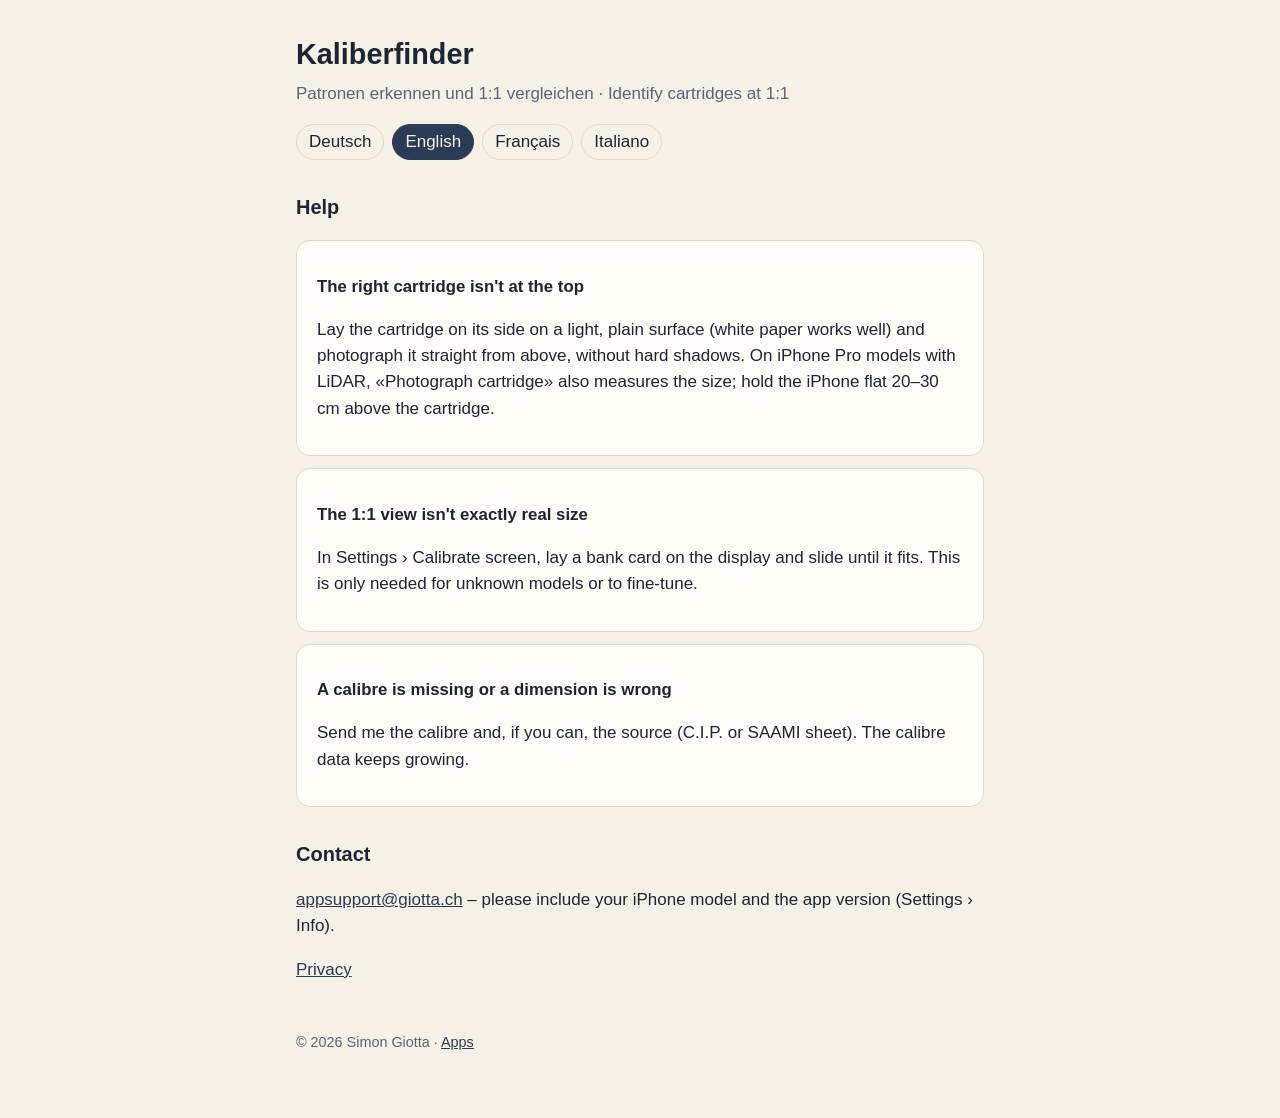
==== kaliberfinder/index.html @ 0598fcc8 "Support and privacy pages for Kaliberfinder (de/en/fr/it) Co-Authored-By: Claude Opus 5.5 <noreply@a" ====
<!doctype html>
<html lang="de">
<head>
<meta charset="utf-8">
<meta name="viewport" content="width=device-width, initial-scale=1">
<title>Kaliberfinder – Hilfe / Support</title>
<link rel="stylesheet" href="../style.css">
</head>
<body>
<main>
<h1>Kaliberfinder</h1>
<p class="sub">Patronen erkennen und 1:1 vergleichen · Identify cartridges at 1:1</p>
<nav class="lang"><a href="#de">Deutsch</a><a href="#en">English</a><a href="#fr">Français</a><a href="#it">Italiano</a></nav>
<section lang="de">
<h2>Hilfe</h2>
<div class="card"><h3>Die richtige Patrone steht nicht oben</h3>
<p>Leg die Patrone seitlich auf einen hellen, ruhigen Untergrund (z. B. weisses Papier) und fotografiere senkrecht von oben, ohne harten Schatten. Auf iPhone-Pro-Modellen mit LiDAR misst «Patrone fotografieren» zusätzlich die Grösse; halte das iPhone dazu 20–30 cm flach über die Patrone.</p></div>
<div class="card"><h3>Die 1:1-Ansicht ist nicht genau gleich gross</h3>
<p>Unter Einstellungen › Bildschirm kalibrieren legst du eine Bankkarte aufs Display und schiebst, bis sie passt. Das braucht es nur für unbekannte Modelle oder zum Feinabgleich.</p></div>
<div class="card"><h3>Ein Kaliber fehlt oder ein Mass stimmt nicht</h3>
<p>Schreib mir das Kaliber und, wenn möglich, die Quelle (C.I.P.- oder SAAMI-Blatt). Die Kaliberdaten werden laufend ergänzt.</p></div>
<h2>Kontakt</h2>
<p><a href="mailto:appsupport@giotta.ch">appsupport@giotta.ch</a> – bitte iPhone-Modell und App-Version (Einstellungen › Info) angeben.</p>
<p><a href="privacy.html">Datenschutz</a></p>
</section>
<section lang="en">
<h2>Help</h2>
<div class="card"><h3>The right cartridge isn't at the top</h3>
<p>Lay the cartridge on its side on a light, plain surface (white paper works well) and photograph it straight from above, without hard shadows. On iPhone Pro models with LiDAR, «Photograph cartridge» also measures the size; hold the iPhone flat 20–30 cm above the cartridge.</p></div>
<div class="card"><h3>The 1:1 view isn't exactly real size</h3>
<p>In Settings › Calibrate screen, lay a bank card on the display and slide until it fits. This is only needed for unknown models or to fine-tune.</p></div>
<div class="card"><h3>A calibre is missing or a dimension is wrong</h3>
<p>Send me the calibre and, if you can, the source (C.I.P. or SAAMI sheet). The calibre data keeps growing.</p></div>
<h2>Contact</h2>
<p><a href="mailto:appsupport@giotta.ch">appsupport@giotta.ch</a> – please include your iPhone model and the app version (Settings › Info).</p>
<p><a href="privacy.html#en">Privacy</a></p>
</section>
<section lang="fr">
<h2>Aide</h2>
<div class="card"><h3>La bonne cartouche n'est pas en tête</h3>
<p>Posez la cartouche sur le côté sur un fond clair et uni (une feuille blanche convient bien) et photographiez-la verticalement d'en haut, sans ombre dure. Sur les iPhone Pro avec LiDAR, « Photographier la cartouche » mesure aussi la taille ; tenez l'iPhone à plat à 20–30 cm au-dessus de la cartouche.</p></div>
<div class="card"><h3>La vue 1:1 n'est pas exactement en taille réelle</h3>
<p>Dans Réglages › Calibrer l'écran, posez une carte bancaire sur l'écran et ajustez jusqu'à ce qu'elle corresponde. Ce n'est nécessaire que pour un modèle inconnu ou pour affiner.</p></div>
<div class="card"><h3>Un calibre manque ou une cote est fausse</h3>
<p>Envoyez-moi le calibre et, si possible, la source (fiche C.I.P. ou SAAMI). Les données s'étoffent régulièrement.</p></div>
<h2>Contact</h2>
<p><a href="mailto:appsupport@giotta.ch">appsupport@giotta.ch</a> – merci d'indiquer le modèle d'iPhone et la version de l'app (Réglages › Info).</p>
<p><a href="privacy.html#fr">Protection des données</a></p>
</section>
<section lang="it">
<h2>Aiuto</h2>
<div class="card"><h3>La cartuccia giusta non è in cima</h3>
<p>Appoggia la cartuccia su un fianco su una superficie chiara e uniforme (va bene un foglio bianco) e fotografala dall'alto in verticale, senza ombre nette. Sugli iPhone Pro con LiDAR, «Fotografa cartuccia» misura anche la dimensione; tieni l'iPhone in piano a 20–30 cm sopra la cartuccia.</p></div>
<div class="card"><h3>La vista 1:1 non è esattamente a grandezza reale</h3>
<p>In Impostazioni › Calibra schermo, appoggia una carta bancaria sullo schermo e regola finché corrisponde. Serve solo per modelli sconosciuti o per una regolazione fine.</p></div>
<div class="card"><h3>Manca un calibro o una misura è sbagliata</h3>
<p>Mandami il calibro e, se puoi, la fonte (scheda C.I.P. o SAAMI). I dati dei calibri vengono ampliati di continuo.</p></div>
<h2>Contatto</h2>
<p><a href="mailto:appsupport@giotta.ch">appsupport@giotta.ch</a> – indica il modello di iPhone e la versione dell'app (Impostazioni › Info).</p>
<p><a href="privacy.html#it">Protezione dei dati</a></p>
</section>
<footer>© 2026 Simon Giotta · <a href="../index.html">Apps</a></footer>
</main>
<script src="../lang.js"></script>
</body>
</html>
---- style.css ----
:root { --bg: #f6f1e7; --fg: #1d2433; --muted: #5b6474; --accent: #2b3a55; --card: #fffdf8; --line: #e2d7c3; }
@media (prefers-color-scheme: dark) { :root { --bg: #141b2b; --fg: #eef0f4; --muted: #a7afbd; --accent: #c9b48c; --card: #1c2538; --line: #2e3a52; } }
* { box-sizing: border-box; }
body { margin: 0; background: var(--bg); color: var(--fg); font: 17px/1.55 -apple-system, BlinkMacSystemFont, "Segoe UI", sans-serif; }
main { max-width: 720px; margin: 0 auto; padding: 32px 16px 64px; }
h1 { font-size: 1.8rem; margin: 0 0 4px; } h2 { margin-top: 2rem; font-size: 1.25rem; } h3 { font-size: 1.05rem; margin-bottom: 4px; }
p.sub { color: var(--muted); margin-top: 0; }
nav.lang { display: flex; gap: 8px; flex-wrap: wrap; margin: 16px 0 24px; }
nav.lang a { padding: 4px 12px; border: 1px solid var(--line); border-radius: 999px; text-decoration: none; color: var(--fg); }
nav.lang a.on { background: var(--accent); color: var(--bg); border-color: var(--accent); }
section[lang] { display: none; } section[lang].on { display: block; }
a { color: var(--accent); }
.card { background: var(--card); border: 1px solid var(--line); border-radius: 14px; padding: 16px 20px; margin: 12px 0; }
footer { margin-top: 48px; color: var(--muted); font-size: .9rem; }
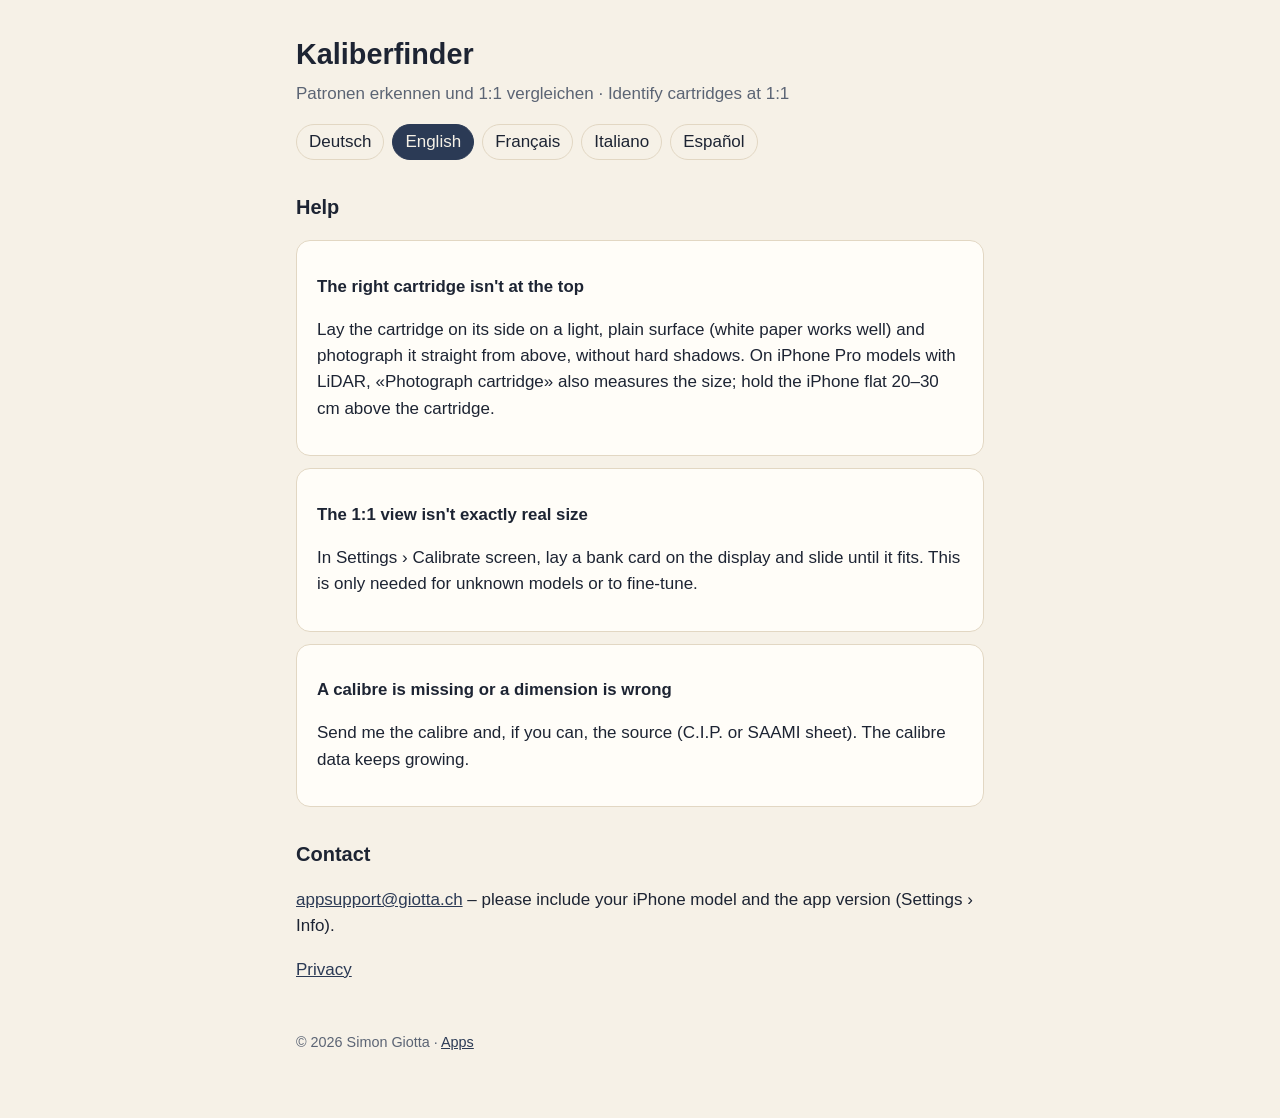
==== commit 24bc1eb2: "Kaliberfinder's support and privacy pages in Spanish Kaliberfinder gets Spanish as its fifth languag" ====
--- a/kaliberfinder/index.html
+++ b/kaliberfinder/index.html
@@ -10,7 +10,7 @@
 <main>
 <h1>Kaliberfinder</h1>
 <p class="sub">Patronen erkennen und 1:1 vergleichen · Identify cartridges at 1:1</p>
-<nav class="lang"><a href="#de">Deutsch</a><a href="#en">English</a><a href="#fr">Français</a><a href="#it">Italiano</a></nav>
+<nav class="lang"><a href="#de">Deutsch</a><a href="#en">English</a><a href="#fr">Français</a><a href="#it">Italiano</a><a href="#es">Español</a></nav>
 <section lang="de">
 <h2>Hilfe</h2>
 <div class="card"><h3>Die richtige Patrone steht nicht oben</h3>
@@ -59,6 +59,18 @@
 <p><a href="mailto:appsupport@giotta.ch">appsupport@giotta.ch</a> – indica il modello di iPhone e la versione dell'app (Impostazioni › Info).</p>
 <p><a href="privacy.html#it">Protezione dei dati</a></p>
 </section>
+<section lang="es">
+<h2>Ayuda</h2>
+<div class="card"><h3>El cartucho correcto no aparece el primero</h3>
+<p>Coloca el cartucho de lado sobre una superficie clara y lisa (un papel blanco va bien) y fotografíalo desde arriba en vertical, sin sombras duras. En los iPhone Pro con LiDAR, «Fotografiar el cartucho» mide además el tamaño; sostén el iPhone en plano a 20–30 cm por encima del cartucho.</p></div>
+<div class="card"><h3>La vista 1:1 no es exactamente de tamaño real</h3>
+<p>En Ajustes › Calibrar la pantalla, coloca una tarjeta bancaria sobre la pantalla y ajusta hasta que coincida. Solo hace falta para modelos desconocidos o para afinar.</p></div>
+<div class="card"><h3>Falta un calibre o una dimensión no es correcta</h3>
+<p>Envíame el calibre y, si puedes, la fuente (hoja C.I.P. o SAAMI). Los datos de calibres se amplían continuamente.</p></div>
+<h2>Contacto</h2>
+<p><a href="mailto:appsupport@giotta.ch">appsupport@giotta.ch</a> – indica el modelo de iPhone y la versión de la app (Ajustes › Información).</p>
+<p><a href="privacy.html#es">Protección de datos</a></p>
+</section>
 <footer>© 2026 Simon Giotta · <a href="../index.html">Apps</a></footer>
 </main>
 <script src="../lang.js"></script>
